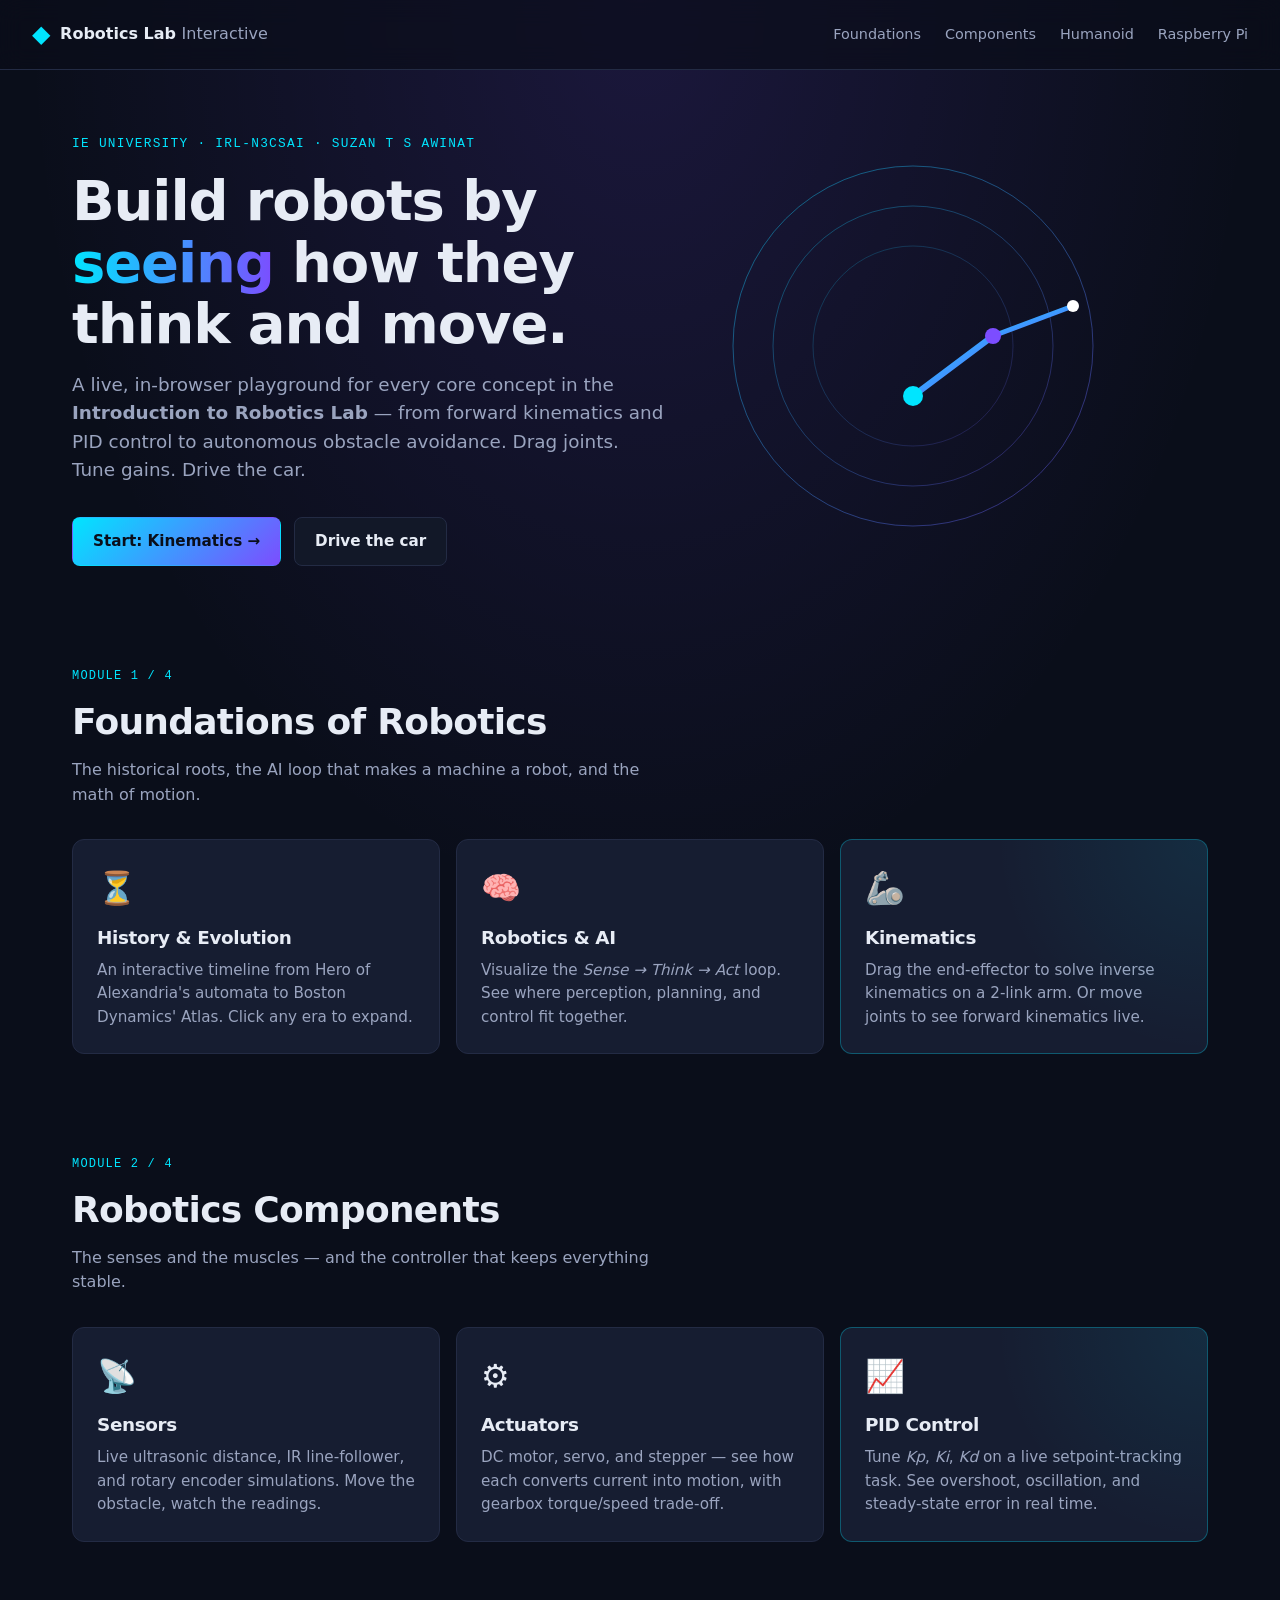
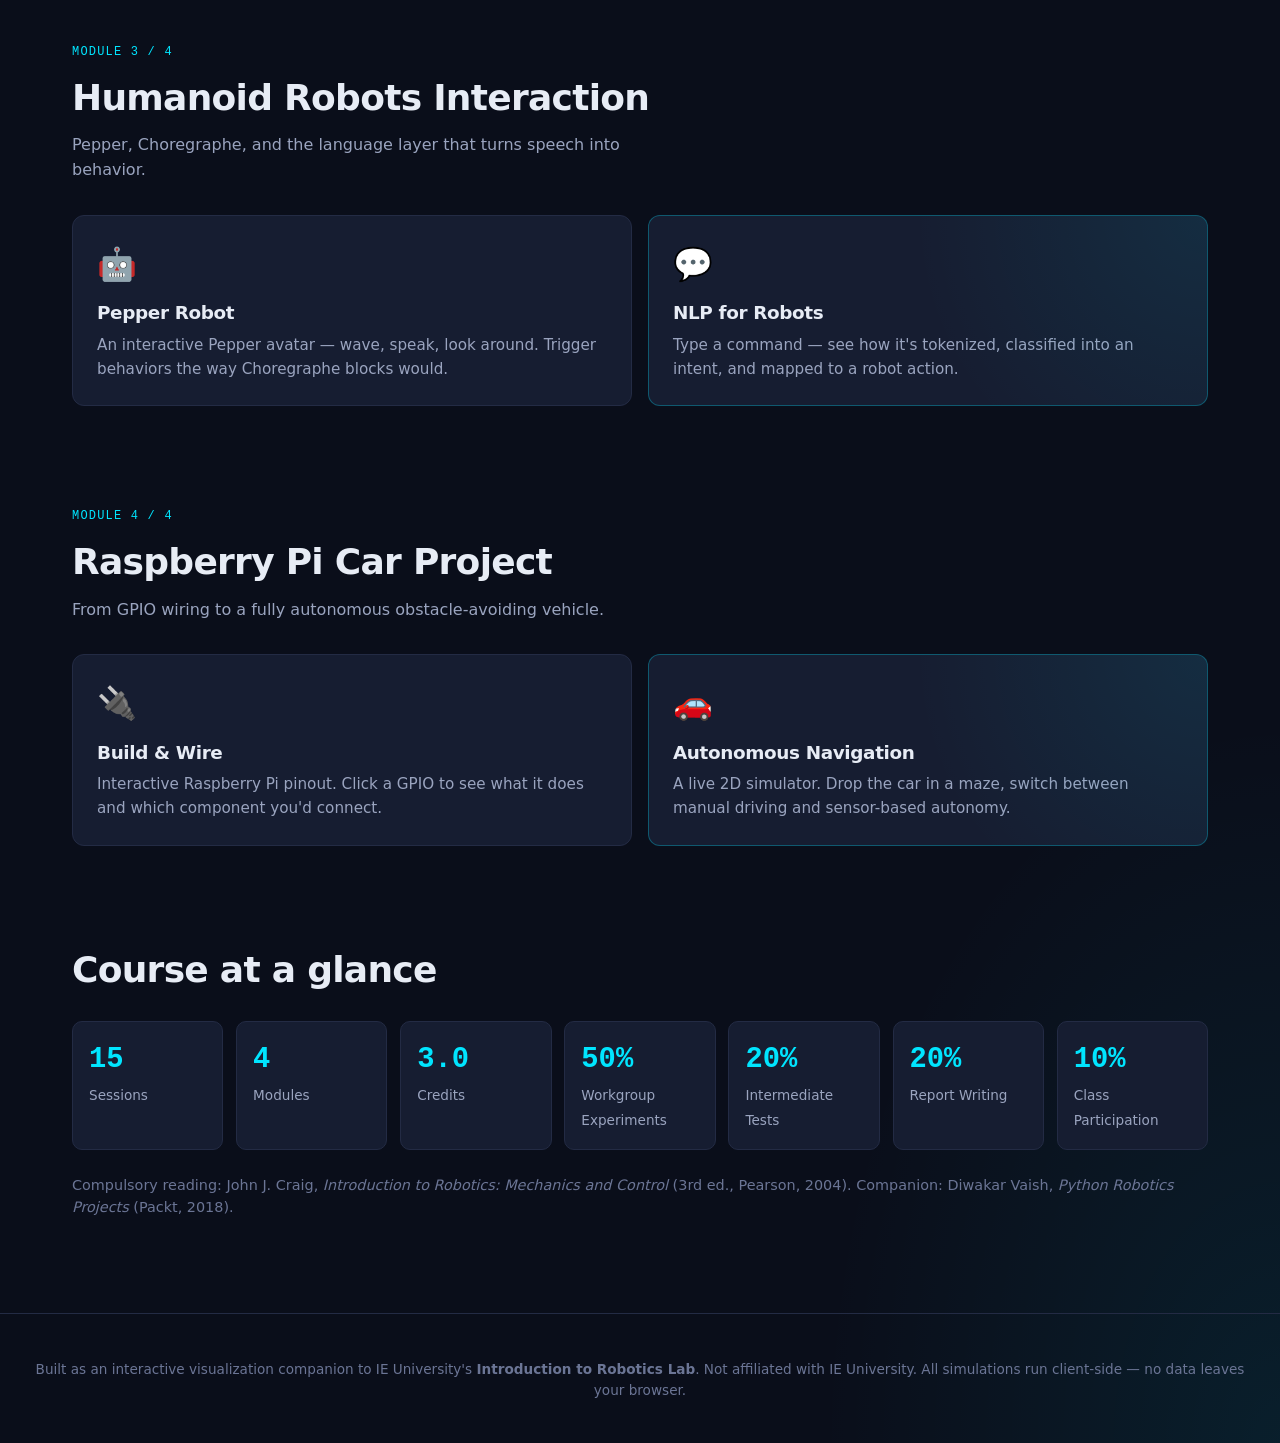
==== index.html @ da9476f1 "Build interactive Robotics Lab site for GitHub Pages Multi-page static site visualizing every core c" ====
<!doctype html>
<html lang="en">
<head>
<meta charset="utf-8" />
<meta name="viewport" content="width=device-width,initial-scale=1" />
<title>Introduction to Robotics Lab — Interactive Visualization</title>
<meta name="description" content="Interactive companion to IE University's Introduction to Robotics Lab. Visualize kinematics, sensors, control systems, NLP, and autonomous navigation." />
<link rel="stylesheet" href="css/main.css" />
</head>
<body>
<header class="site-header">
  <a class="brand" href="index.html">
    <span class="logo">◆</span>
    <span class="brand-text">Robotics Lab <em>Interactive</em></span>
  </a>
  <nav class="site-nav">
    <a href="#m1">Foundations</a>
    <a href="#m2">Components</a>
    <a href="#m3">Humanoid</a>
    <a href="#m4">Raspberry Pi</a>
  </nav>
</header>

<main>
<section class="hero">
  <div class="hero-text">
    <p class="eyebrow">IE University · IRL-N3CSAI · Suzan T S Awinat</p>
    <h1>Build robots by <em>seeing</em> how they think and move.</h1>
    <p class="lede">A live, in-browser playground for every core concept in the <strong>Introduction to Robotics Lab</strong> — from forward kinematics and PID control to autonomous obstacle avoidance. Drag joints. Tune gains. Drive the car.</p>
    <div class="cta-row">
      <a href="pages/kinematics.html" class="btn primary">Start: Kinematics →</a>
      <a href="pages/autonomous.html" class="btn ghost">Drive the car</a>
    </div>
  </div>
  <div class="hero-art" aria-hidden="true">
    <svg viewBox="0 0 400 400">
      <defs>
        <linearGradient id="g1" x1="0" x2="1" y1="0" y2="1">
          <stop offset="0" stop-color="#00e5ff"/>
          <stop offset="1" stop-color="#7c4dff"/>
        </linearGradient>
      </defs>
      <circle cx="200" cy="200" r="180" fill="none" stroke="url(#g1)" stroke-width="1" opacity="0.4"/>
      <circle cx="200" cy="200" r="140" fill="none" stroke="url(#g1)" stroke-width="1" opacity="0.3"/>
      <circle cx="200" cy="200" r="100" fill="none" stroke="url(#g1)" stroke-width="1" opacity="0.2"/>
      <g id="armAnim" transform="translate(200 250)">
        <line x1="0" y1="0" x2="80" y2="-60" stroke="url(#g1)" stroke-width="6" stroke-linecap="round"/>
        <line x1="80" y1="-60" x2="160" y2="-90" stroke="url(#g1)" stroke-width="5" stroke-linecap="round"/>
        <circle cx="0" cy="0" r="10" fill="#00e5ff"/>
        <circle cx="80" cy="-60" r="8" fill="#7c4dff"/>
        <circle cx="160" cy="-90" r="6" fill="#fff"/>
      </g>
    </svg>
  </div>
</section>

<section class="module" id="m1">
  <header class="module-head">
    <span class="module-tag">Module 1 / 4</span>
    <h2>Foundations of Robotics</h2>
    <p>The historical roots, the AI loop that makes a machine a robot, and the math of motion.</p>
  </header>
  <div class="grid">
    <a class="card" href="pages/history.html">
      <span class="ic">⏳</span>
      <h3>History &amp; Evolution</h3>
      <p>An interactive timeline from Hero of Alexandria's automata to Boston Dynamics' Atlas. Click any era to expand.</p>
    </a>
    <a class="card" href="pages/ai.html">
      <span class="ic">🧠</span>
      <h3>Robotics &amp; AI</h3>
      <p>Visualize the <em>Sense → Think → Act</em> loop. See where perception, planning, and control fit together.</p>
    </a>
    <a class="card highlight" href="pages/kinematics.html">
      <span class="ic">🦾</span>
      <h3>Kinematics</h3>
      <p>Drag the end-effector to solve inverse kinematics on a 2-link arm. Or move joints to see forward kinematics live.</p>
    </a>
  </div>
</section>

<section class="module" id="m2">
  <header class="module-head">
    <span class="module-tag">Module 2 / 4</span>
    <h2>Robotics Components</h2>
    <p>The senses and the muscles — and the controller that keeps everything stable.</p>
  </header>
  <div class="grid">
    <a class="card" href="pages/sensors.html">
      <span class="ic">📡</span>
      <h3>Sensors</h3>
      <p>Live ultrasonic distance, IR line-follower, and rotary encoder simulations. Move the obstacle, watch the readings.</p>
    </a>
    <a class="card" href="pages/actuators.html">
      <span class="ic">⚙️</span>
      <h3>Actuators</h3>
      <p>DC motor, servo, and stepper — see how each converts current into motion, with gearbox torque/speed trade-off.</p>
    </a>
    <a class="card highlight" href="pages/control.html">
      <span class="ic">📈</span>
      <h3>PID Control</h3>
      <p>Tune <em>Kp</em>, <em>Ki</em>, <em>Kd</em> on a live setpoint-tracking task. See overshoot, oscillation, and steady-state error in real time.</p>
    </a>
  </div>
</section>

<section class="module" id="m3">
  <header class="module-head">
    <span class="module-tag">Module 3 / 4</span>
    <h2>Humanoid Robots Interaction</h2>
    <p>Pepper, Choregraphe, and the language layer that turns speech into behavior.</p>
  </header>
  <div class="grid">
    <a class="card" href="pages/pepper.html">
      <span class="ic">🤖</span>
      <h3>Pepper Robot</h3>
      <p>An interactive Pepper avatar — wave, speak, look around. Trigger behaviors the way Choregraphe blocks would.</p>
    </a>
    <a class="card highlight" href="pages/nlp.html">
      <span class="ic">💬</span>
      <h3>NLP for Robots</h3>
      <p>Type a command — see how it's tokenized, classified into an intent, and mapped to a robot action.</p>
    </a>
  </div>
</section>

<section class="module" id="m4">
  <header class="module-head">
    <span class="module-tag">Module 4 / 4</span>
    <h2>Raspberry Pi Car Project</h2>
    <p>From GPIO wiring to a fully autonomous obstacle-avoiding vehicle.</p>
  </header>
  <div class="grid">
    <a class="card" href="pages/raspi-car.html">
      <span class="ic">🔌</span>
      <h3>Build &amp; Wire</h3>
      <p>Interactive Raspberry Pi pinout. Click a GPIO to see what it does and which component you'd connect.</p>
    </a>
    <a class="card highlight" href="pages/autonomous.html">
      <span class="ic">🚗</span>
      <h3>Autonomous Navigation</h3>
      <p>A live 2D simulator. Drop the car in a maze, switch between manual driving and sensor-based autonomy.</p>
    </a>
  </div>
</section>

<section class="summary">
  <h2>Course at a glance</h2>
  <div class="syllabus">
    <div><strong>15</strong><span>Sessions</span></div>
    <div><strong>4</strong><span>Modules</span></div>
    <div><strong>3.0</strong><span>Credits</span></div>
    <div><strong>50%</strong><span>Workgroup Experiments</span></div>
    <div><strong>20%</strong><span>Intermediate Tests</span></div>
    <div><strong>20%</strong><span>Report Writing</span></div>
    <div><strong>10%</strong><span>Class Participation</span></div>
  </div>
  <p class="bib">Compulsory reading: John J. Craig, <em>Introduction to Robotics: Mechanics and Control</em> (3rd ed., Pearson, 2004). Companion: Diwakar Vaish, <em>Python Robotics Projects</em> (Packt, 2018).</p>
</section>
</main>

<footer class="site-footer">
  <p>Built as an interactive visualization companion to IE University's <strong>Introduction to Robotics Lab</strong>. Not affiliated with IE University. All simulations run client-side — no data leaves your browser.</p>
</footer>
</body>
</html>
---- css/main.css ----
/* ============ Robotics Lab Interactive — global styles ============ */
:root {
  --bg: #0a0e1a;
  --bg-elev: #121828;
  --bg-card: #161d31;
  --border: #232b44;
  --text: #e7ecf5;
  --text-dim: #9aa4bf;
  --text-mute: #6b7595;
  --accent: #00e5ff;
  --accent-2: #7c4dff;
  --accent-3: #ff4d8d;
  --good: #4ade80;
  --warn: #fbbf24;
  --bad: #f87171;
  --mono: ui-monospace, "JetBrains Mono", "Fira Code", "Cascadia Code", Consolas, monospace;
  --sans: "Inter", system-ui, -apple-system, "Segoe UI", Roboto, sans-serif;
}

* { box-sizing: border-box; }

html, body {
  margin: 0;
  padding: 0;
  background: var(--bg);
  color: var(--text);
  font-family: var(--sans);
  font-size: 16px;
  line-height: 1.55;
  -webkit-font-smoothing: antialiased;
}

body {
  background:
    radial-gradient(ellipse 80% 50% at 50% 0%, rgba(124,77,255,0.15), transparent 60%),
    radial-gradient(ellipse 60% 40% at 100% 100%, rgba(0,229,255,0.08), transparent 60%),
    var(--bg);
  min-height: 100vh;
}

a { color: var(--accent); text-decoration: none; }
a:hover { color: var(--accent-2); }

h1, h2, h3 { letter-spacing: -0.02em; }
h1 { font-size: clamp(2rem, 5vw, 3.5rem); line-height: 1.1; margin: 0 0 1rem; }
h1 em { font-style: normal; background: linear-gradient(90deg, var(--accent), var(--accent-2)); -webkit-background-clip: text; background-clip: text; color: transparent; }
h2 { font-size: clamp(1.5rem, 3vw, 2.25rem); margin: 0 0 0.5rem; }
h3 { font-size: 1.15rem; margin: 0 0 0.4rem; }

/* ============ Header ============ */
.site-header {
  display: flex; align-items: center; justify-content: space-between;
  padding: 1rem 2rem; border-bottom: 1px solid var(--border);
  position: sticky; top: 0; z-index: 50;
  backdrop-filter: blur(12px);
  background: rgba(10,14,26,0.7);
}
.brand { display: inline-flex; align-items: center; gap: 0.6rem; font-weight: 700; color: var(--text); }
.brand .logo { color: var(--accent); font-size: 1.5rem; }
.brand-text em { font-style: normal; color: var(--text-dim); font-weight: 400; }
.site-nav { display: flex; gap: 1.5rem; }
.site-nav a { color: var(--text-dim); font-size: 0.9rem; }
.site-nav a:hover { color: var(--text); }

/* ============ Hero ============ */
.hero {
  display: grid; grid-template-columns: 1.2fr 1fr; gap: 3rem;
  max-width: 1200px; margin: 0 auto; padding: 4rem 2rem 3rem;
  align-items: center;
}
.eyebrow { color: var(--accent); font-family: var(--mono); font-size: 0.8rem; letter-spacing: 0.1em; text-transform: uppercase; margin: 0 0 1rem; }
.lede { font-size: 1.15rem; color: var(--text-dim); max-width: 56ch; margin: 0 0 2rem; }
.cta-row { display: flex; gap: 0.8rem; flex-wrap: wrap; }
.btn {
  display: inline-flex; align-items: center; gap: 0.4rem;
  padding: 0.75rem 1.25rem; border-radius: 8px;
  font-weight: 600; font-size: 0.95rem;
  border: 1px solid transparent;
  transition: transform .15s ease, background .15s ease, border-color .15s ease;
}
.btn:hover { transform: translateY(-1px); }
.btn.primary { background: linear-gradient(135deg, var(--accent), var(--accent-2)); color: #0a0e1a; }
.btn.primary:hover { color: #0a0e1a; }
.btn.ghost { border-color: var(--border); color: var(--text); background: var(--bg-elev); }
.btn.ghost:hover { border-color: var(--accent); color: var(--accent); }
.hero-art svg { width: 100%; max-width: 400px; animation: float 6s ease-in-out infinite; }
@keyframes float { 0%,100% { transform: translateY(0); } 50% { transform: translateY(-12px); } }

/* ============ Modules / Cards ============ */
.module { max-width: 1200px; margin: 0 auto; padding: 3rem 2rem; }
.module-head { margin-bottom: 2rem; }
.module-tag { display: inline-block; font-family: var(--mono); font-size: 0.75rem; color: var(--accent); letter-spacing: 0.1em; text-transform: uppercase; margin-bottom: 0.5rem; }
.module-head p { color: var(--text-dim); max-width: 60ch; margin: 0.4rem 0 0; }

.grid {
  display: grid; gap: 1rem;
  grid-template-columns: repeat(auto-fit, minmax(280px, 1fr));
}
.card {
  display: block; padding: 1.5rem;
  background: var(--bg-card); border: 1px solid var(--border);
  border-radius: 12px; color: var(--text);
  transition: transform .15s ease, border-color .15s ease, background .15s ease;
  position: relative; overflow: hidden;
}
.card:hover { transform: translateY(-3px); border-color: var(--accent); color: var(--text); }
.card .ic { font-size: 2rem; display: block; margin-bottom: 0.6rem; }
.card h3 { color: var(--text); }
.card p { color: var(--text-dim); font-size: 0.95rem; margin: 0; }
.card.highlight { border-color: rgba(0,229,255,0.3); }
.card.highlight::after {
  content: ""; position: absolute; inset: 0;
  background: radial-gradient(circle at 100% 0%, rgba(0,229,255,0.08), transparent 50%);
  pointer-events: none;
}

/* ============ Summary section ============ */
.summary { max-width: 1200px; margin: 0 auto; padding: 3rem 2rem 5rem; }
.syllabus {
  display: grid; gap: 0.8rem;
  grid-template-columns: repeat(auto-fit, minmax(140px, 1fr));
  margin: 1.5rem 0;
}
.syllabus > div {
  padding: 1rem; background: var(--bg-card); border: 1px solid var(--border); border-radius: 10px;
}
.syllabus strong { font-size: 1.8rem; display: block; color: var(--accent); font-family: var(--mono); }
.syllabus span { color: var(--text-dim); font-size: 0.85rem; }
.bib { color: var(--text-mute); font-size: 0.9rem; }

/* ============ Footer ============ */
.site-footer { padding: 2rem; border-top: 1px solid var(--border); text-align: center; color: var(--text-mute); font-size: 0.85rem; }

/* ============ Sub-pages ============ */
.page-wrap { max-width: 1200px; margin: 0 auto; padding: 2rem; }
.crumb { color: var(--text-mute); font-size: 0.85rem; margin-bottom: 1rem; }
.crumb a { color: var(--text-dim); }
.crumb a:hover { color: var(--accent); }

.page-head { margin-bottom: 2rem; }
.page-head h1 { font-size: clamp(1.8rem, 4vw, 2.8rem); margin-bottom: 0.5rem; }
.page-head .sub { color: var(--text-dim); font-size: 1.1rem; max-width: 60ch; }

.lab {
  display: grid; gap: 1.5rem;
  grid-template-columns: 1fr;
  margin: 2rem 0;
}
@media (min-width: 900px) {
  .lab.split { grid-template-columns: 1.4fr 1fr; }
}

.viz {
  background: var(--bg-card); border: 1px solid var(--border); border-radius: 12px;
  padding: 1rem; min-height: 400px;
  display: flex; align-items: center; justify-content: center;
  position: relative;
}
.viz canvas { max-width: 100%; display: block; }
.viz svg { max-width: 100%; height: auto; }

.panel {
  background: var(--bg-card); border: 1px solid var(--border); border-radius: 12px;
  padding: 1.5rem;
}
.panel h3 { margin-top: 0; }
.panel + .panel { margin-top: 1rem; }

.control {
  display: grid; grid-template-columns: 110px 1fr 60px; gap: 0.6rem;
  align-items: center; margin: 0.6rem 0;
  font-size: 0.9rem;
}
.control label { color: var(--text-dim); font-family: var(--mono); font-size: 0.85rem; }
.control input[type=range] { width: 100%; accent-color: var(--accent); }
.control .val { font-family: var(--mono); color: var(--accent); text-align: right; font-size: 0.85rem; }

.readouts { display: grid; gap: 0.4rem; font-family: var(--mono); font-size: 0.85rem; }
.readouts div { display: flex; justify-content: space-between; padding: 0.3rem 0; border-bottom: 1px dashed var(--border); }
.readouts div:last-child { border: none; }
.readouts .k { color: var(--text-dim); }
.readouts .v { color: var(--accent); }

.btn-row { display: flex; gap: 0.5rem; flex-wrap: wrap; margin-top: 0.6rem; }
.btn-sm {
  padding: 0.45rem 0.9rem; background: var(--bg-elev); color: var(--text);
  border: 1px solid var(--border); border-radius: 6px; cursor: pointer;
  font-size: 0.85rem; font-family: var(--sans); transition: border-color .15s ease, color .15s ease;
}
.btn-sm:hover { border-color: var(--accent); color: var(--accent); }
.btn-sm.active { border-color: var(--accent); color: var(--accent); background: rgba(0,229,255,0.05); }

.tag { display: inline-block; font-family: var(--mono); font-size: 0.7rem; padding: 0.15rem 0.5rem; border-radius: 4px; background: rgba(0,229,255,0.1); color: var(--accent); margin-right: 0.3rem; }

.callout {
  background: linear-gradient(135deg, rgba(0,229,255,0.06), rgba(124,77,255,0.06));
  border-left: 3px solid var(--accent);
  padding: 1rem 1.2rem; border-radius: 4px; margin: 1.2rem 0;
}
.callout p:last-child { margin-bottom: 0; }
.callout strong { color: var(--accent); }

code, pre { font-family: var(--mono); background: var(--bg-elev); padding: 0.15rem 0.4rem; border-radius: 4px; font-size: 0.9em; }
pre { padding: 1rem; overflow-x: auto; }

/* ============ Timeline ============ */
.timeline {
  position: relative; padding-left: 2rem; margin: 2rem 0;
}
.timeline::before {
  content: ""; position: absolute; left: 0.7rem; top: 0; bottom: 0;
  width: 2px; background: linear-gradient(180deg, var(--accent), var(--accent-2));
}
.tl-item {
  position: relative; margin-bottom: 1.5rem;
  padding: 1rem 1.2rem; background: var(--bg-card); border: 1px solid var(--border); border-radius: 10px;
  cursor: pointer; transition: border-color .15s ease, transform .15s ease;
}
.tl-item::before {
  content: ""; position: absolute; left: -1.6rem; top: 1.3rem;
  width: 12px; height: 12px; border-radius: 50%;
  background: var(--accent); border: 3px solid var(--bg);
  box-shadow: 0 0 0 2px var(--accent);
}
.tl-item:hover { border-color: var(--accent); transform: translateX(4px); }
.tl-item .yr { font-family: var(--mono); color: var(--accent); font-size: 0.85rem; }
.tl-item h3 { margin: 0.2rem 0; }
.tl-item .det { display: none; color: var(--text-dim); margin-top: 0.6rem; font-size: 0.9rem; }
.tl-item.open .det { display: block; }

/* ============ Chat (NLP/Pepper) ============ */
.chat { display: flex; flex-direction: column; height: 480px; }
.chat-log {
  flex: 1; overflow-y: auto; padding: 1rem;
  background: var(--bg); border-radius: 8px; border: 1px solid var(--border);
  font-size: 0.95rem;
}
.chat-log .msg { margin-bottom: 0.8rem; }
.chat-log .msg.user { text-align: right; }
.chat-log .bubble {
  display: inline-block; max-width: 80%; padding: 0.6rem 0.9rem;
  border-radius: 12px; background: var(--bg-elev); color: var(--text);
}
.chat-log .msg.user .bubble { background: linear-gradient(135deg, var(--accent), var(--accent-2)); color: #0a0e1a; }
.chat-log .meta { font-size: 0.75rem; color: var(--text-mute); margin-top: 0.2rem; font-family: var(--mono); }
.chat-input { display: flex; gap: 0.5rem; margin-top: 0.8rem; }
.chat-input input {
  flex: 1; padding: 0.7rem 1rem; border-radius: 8px;
  background: var(--bg-elev); border: 1px solid var(--border); color: var(--text); font-size: 0.95rem;
  font-family: var(--sans);
}
.chat-input input:focus { outline: none; border-color: var(--accent); }
.chat-input button {
  padding: 0.7rem 1.2rem; border-radius: 8px;
  background: linear-gradient(135deg, var(--accent), var(--accent-2)); color: #0a0e1a;
  border: none; font-weight: 600; cursor: pointer;
}

/* ============ GPIO pinout ============ */
.pi-board {
  display: grid; grid-template-columns: 1fr 1fr; gap: 0.3rem;
  background: #1a4d2e; padding: 1.5rem; border-radius: 12px; border: 2px solid #0d3818;
  max-width: 520px; margin: 0 auto;
}
.pin {
  display: flex; align-items: center; gap: 0.4rem; padding: 0.35rem 0.5rem;
  background: var(--bg-card); border-radius: 4px; cursor: pointer; font-size: 0.75rem;
  border: 1px solid transparent; transition: border-color .15s ease;
  font-family: var(--mono);
}
.pin.right { flex-direction: row-reverse; }
.pin:hover { border-color: var(--accent); }
.pin.selected { border-color: var(--accent); background: rgba(0,229,255,0.1); }
.pin .num { width: 1.5rem; text-align: center; color: var(--text-mute); }
.pin .lbl { flex: 1; color: var(--text); }
.pin.power-5v { background: #b91c1c; color: #fff; }
.pin.power-3v3 { background: #d97706; color: #fff; }
.pin.gnd { background: #1f2937; color: #94a3b8; }
.pin.gpio .lbl { color: var(--accent); }

@media (max-width: 700px) {
  .site-header { padding: 0.8rem 1rem; }
  .site-nav { gap: 0.8rem; font-size: 0.85rem; }
  .hero { grid-template-columns: 1fr; padding: 2rem 1rem; }
  .hero-art { display: none; }
  .module { padding: 2rem 1rem; }
  .page-wrap { padding: 1rem; }
  .control { grid-template-columns: 90px 1fr 50px; font-size: 0.8rem; }
}
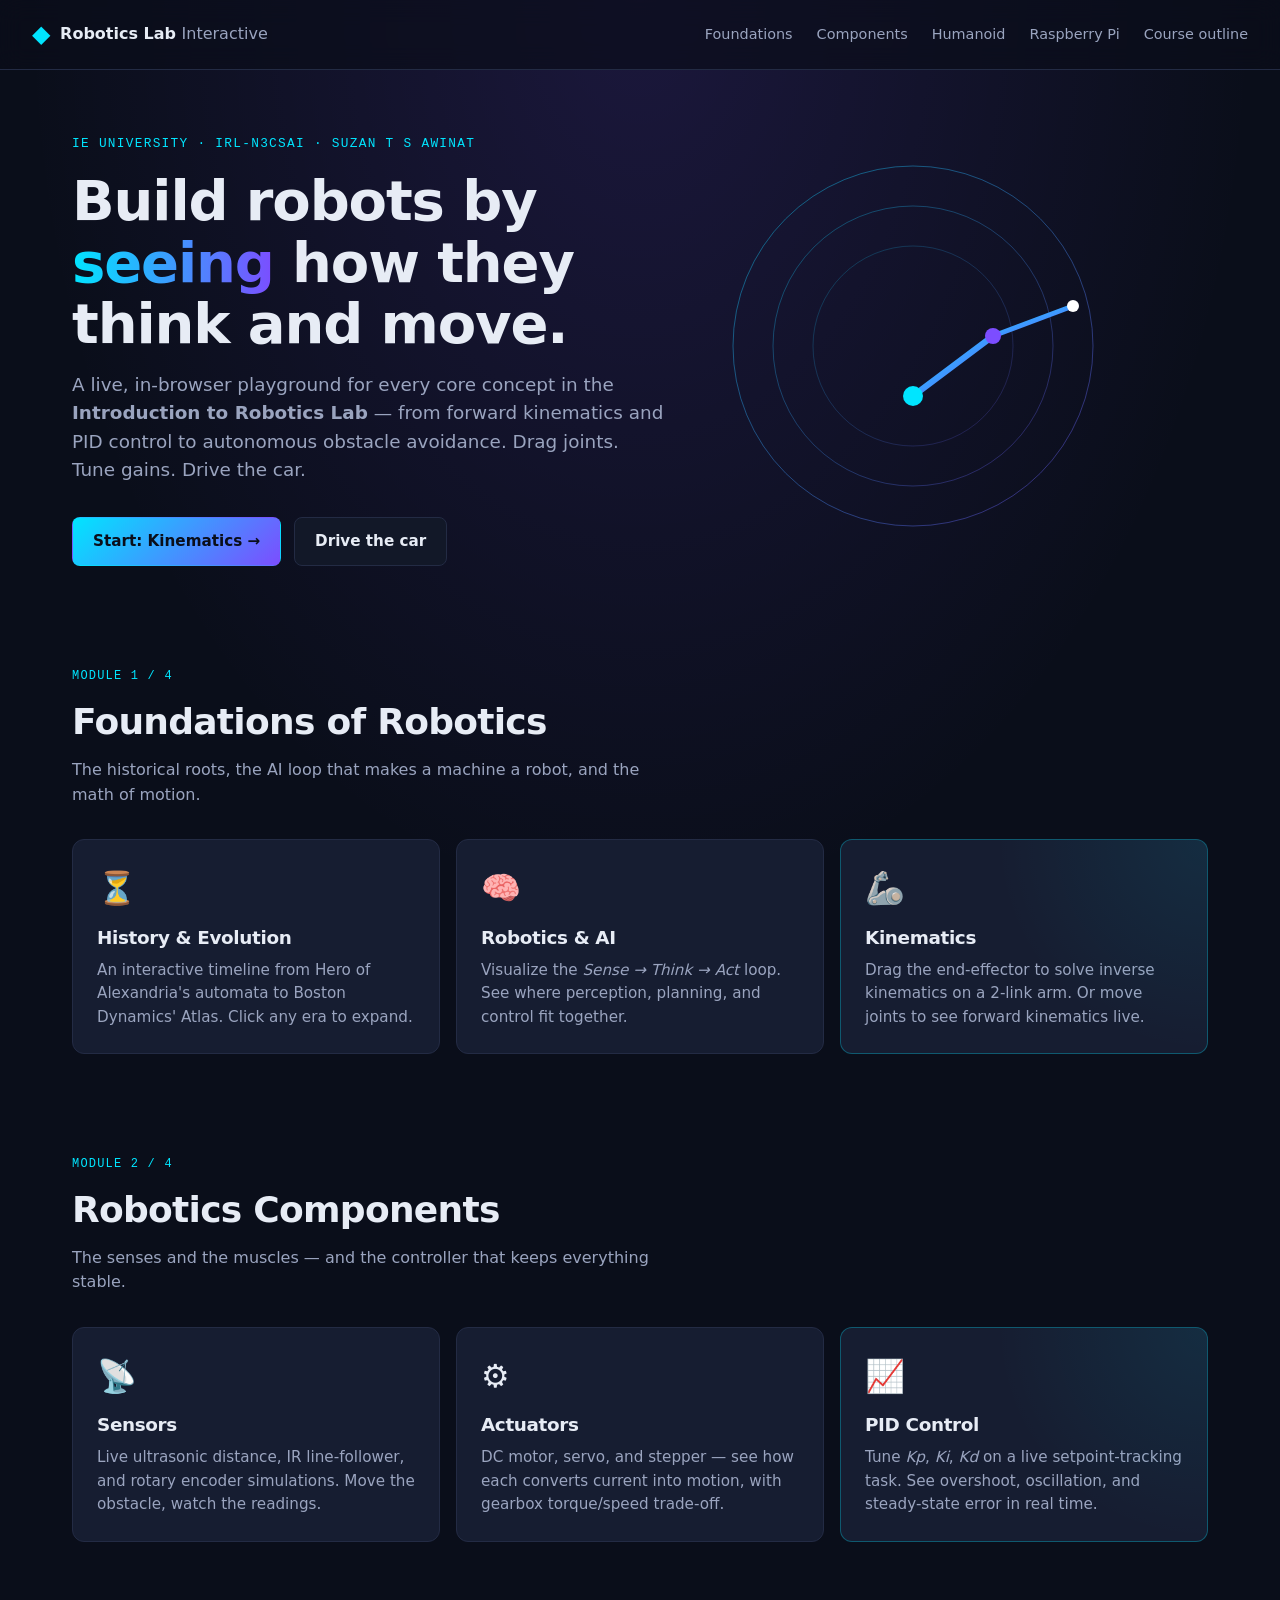
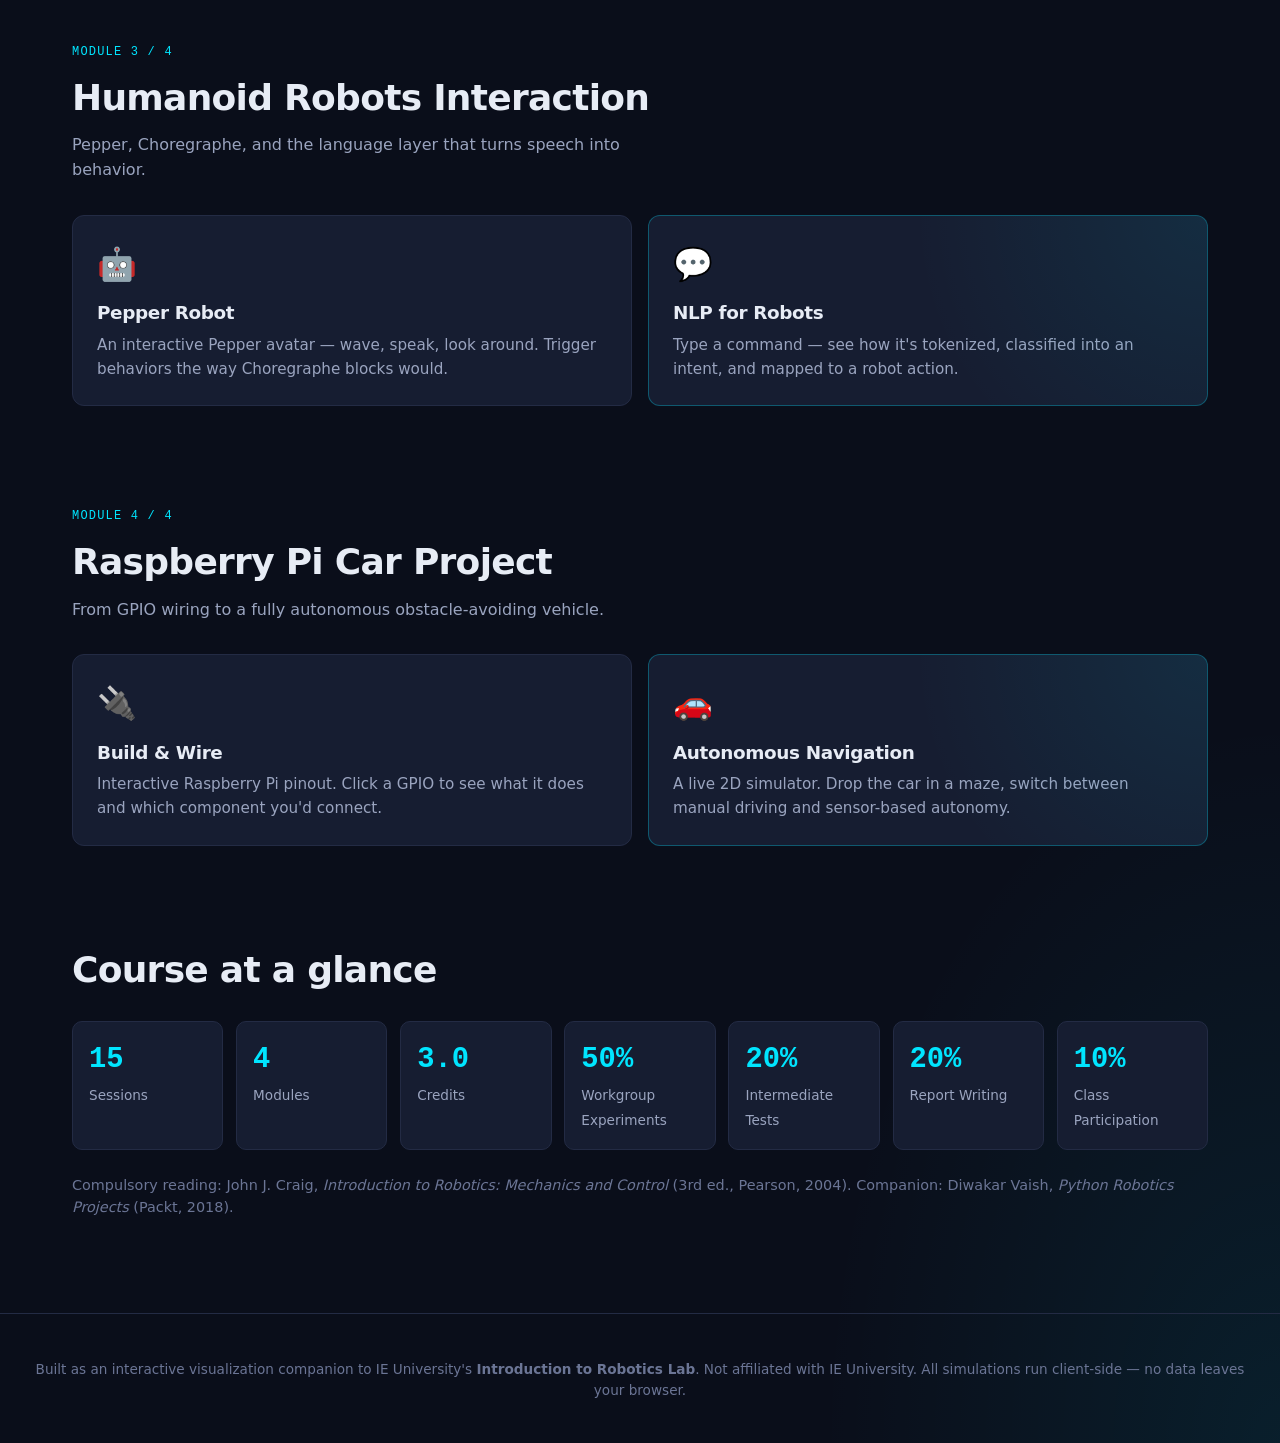
==== commit bbd156f7: "Add in-depth course-structure page (syllabus-driven)" ====
--- a/index.html
+++ b/index.html
@@ -18,6 +18,7 @@
     <a href="#m2">Components</a>
     <a href="#m3">Humanoid</a>
     <a href="#m4">Raspberry Pi</a>
+    <a href="course.html">Course outline</a>
   </nav>
 </header>
 
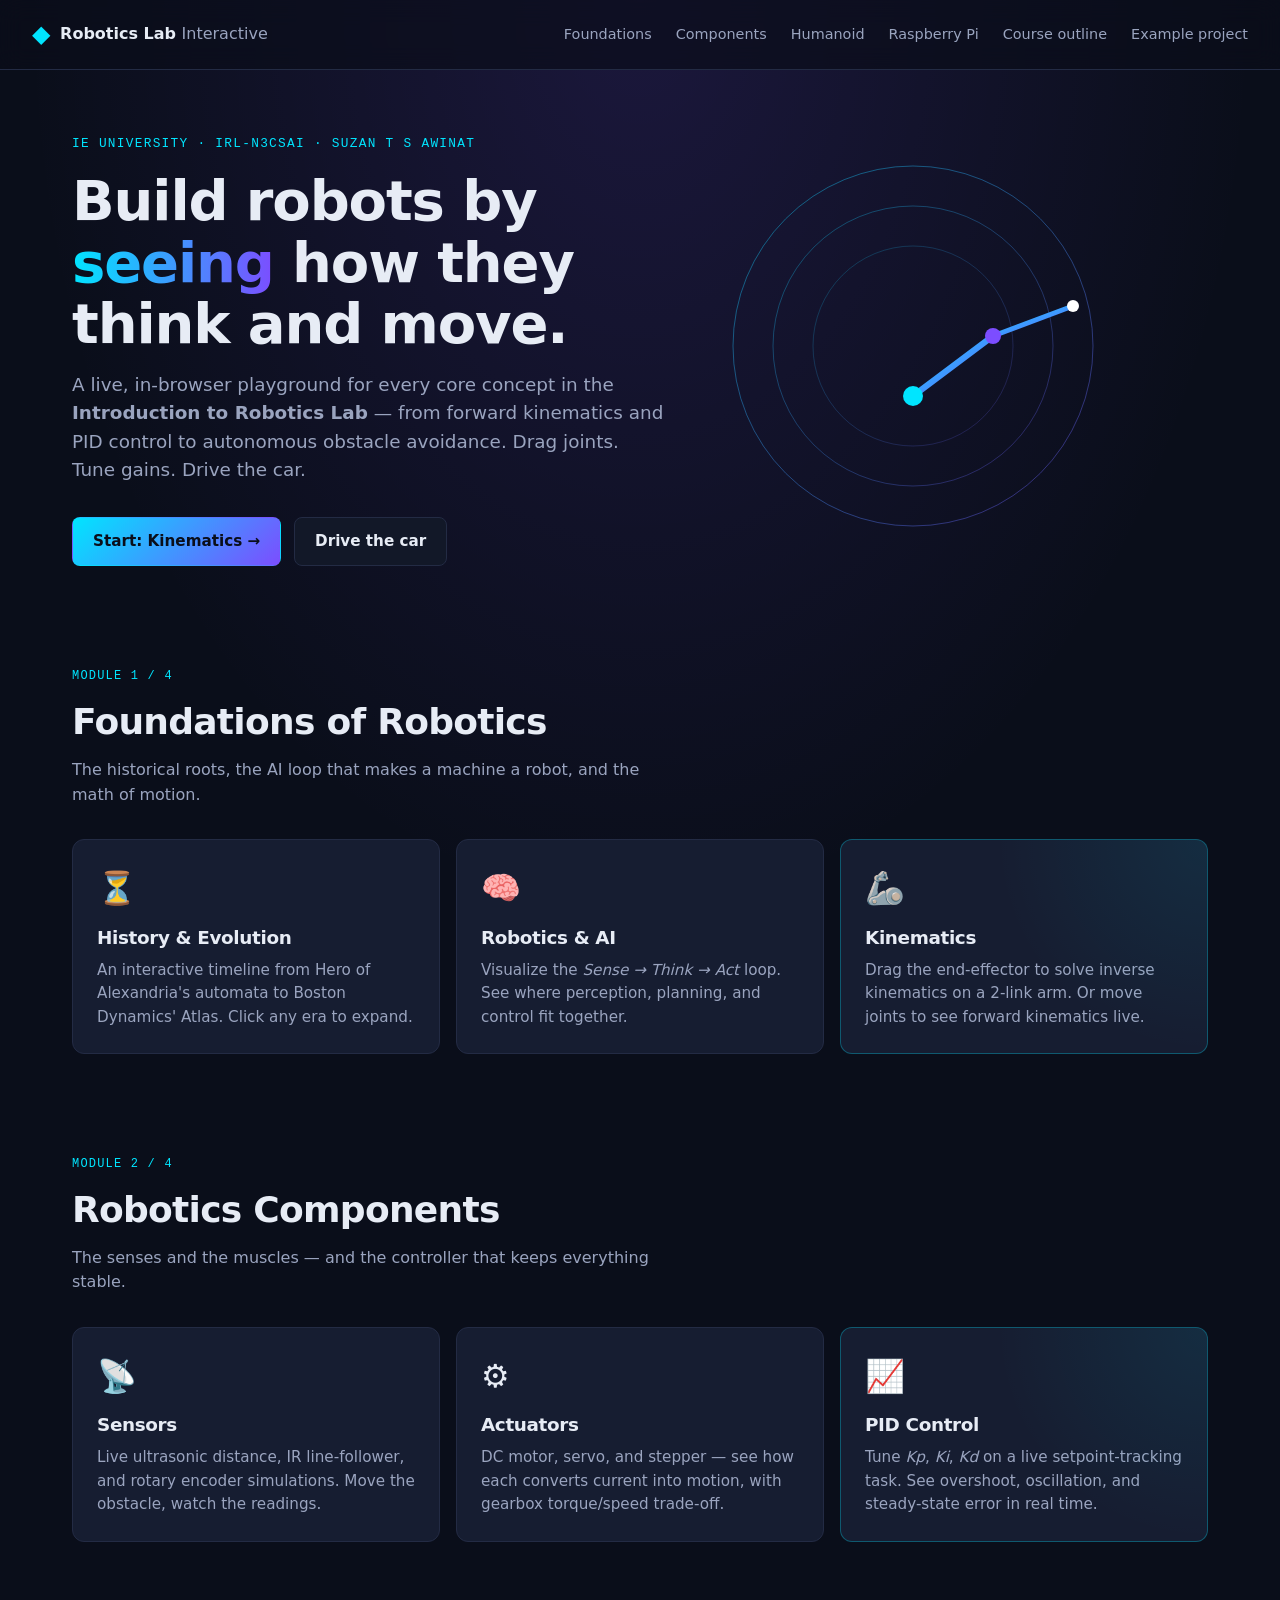
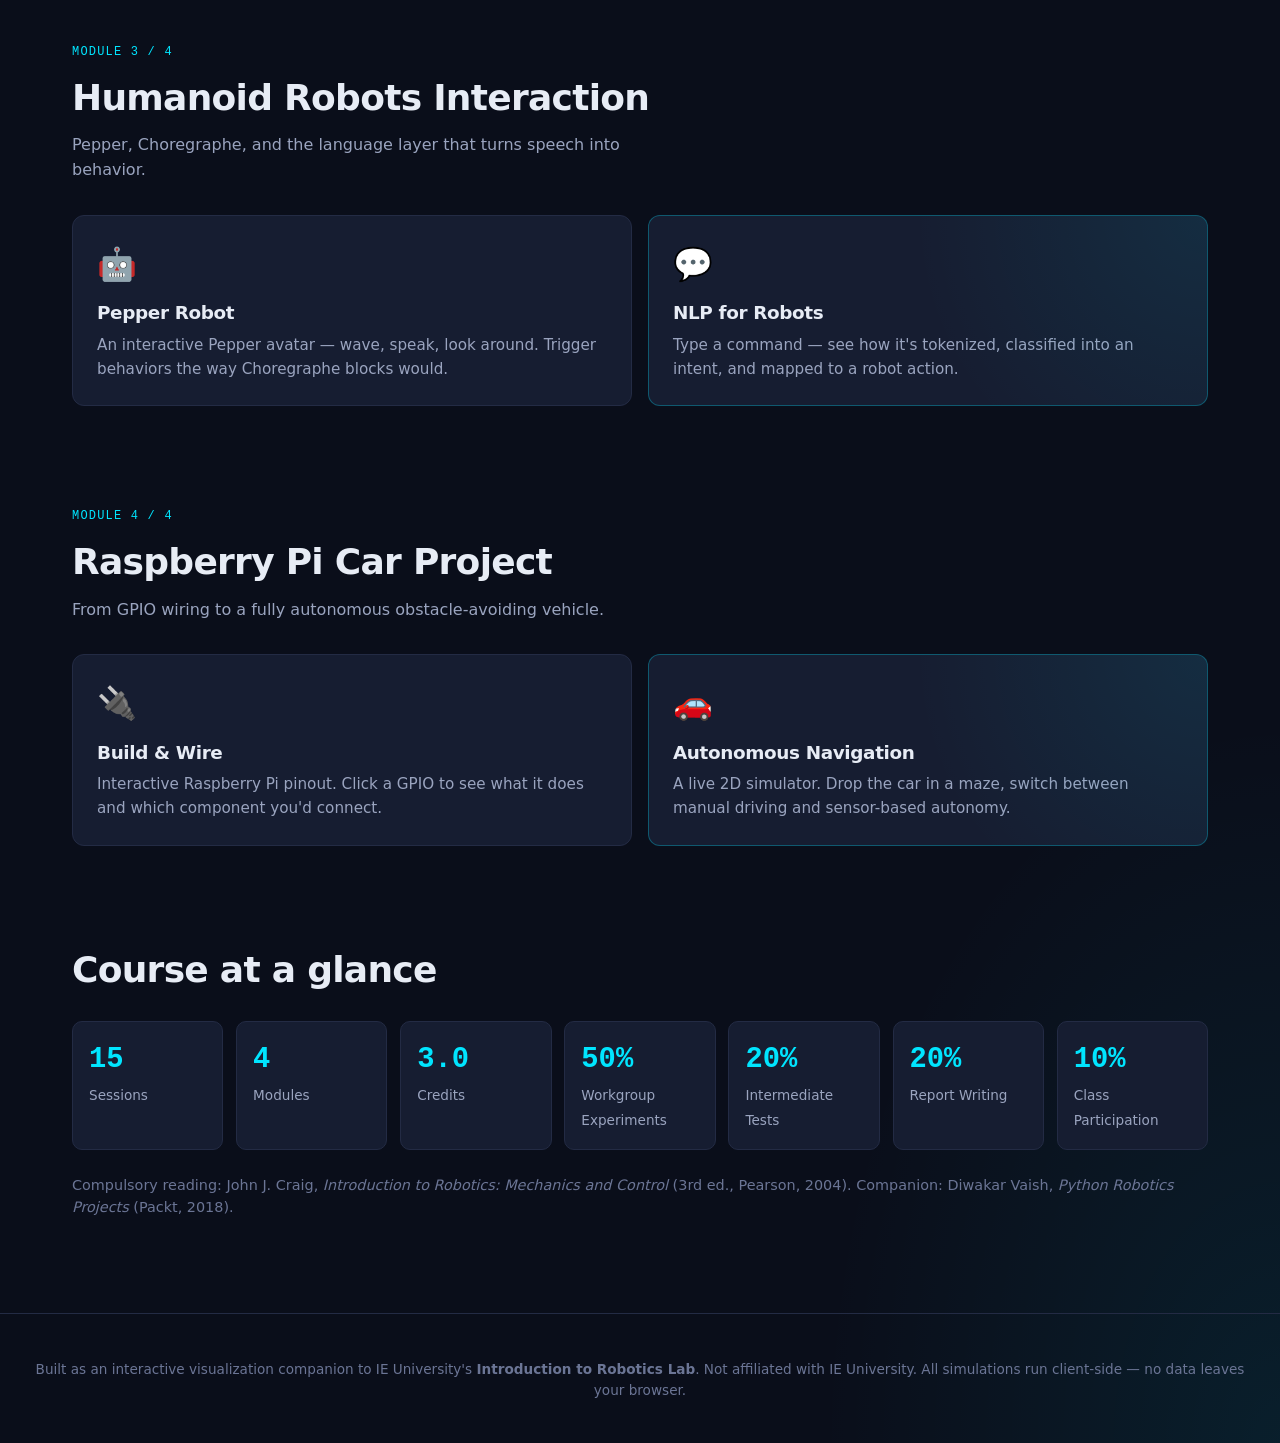
==== commit 9a12a4b5: "Add worked-example project page" ====
--- a/index.html
+++ b/index.html
@@ -19,6 +19,7 @@
     <a href="#m3">Humanoid</a>
     <a href="#m4">Raspberry Pi</a>
     <a href="course.html">Course outline</a>
+    <a href="./project.html">Example project</a>
   </nav>
 </header>
 
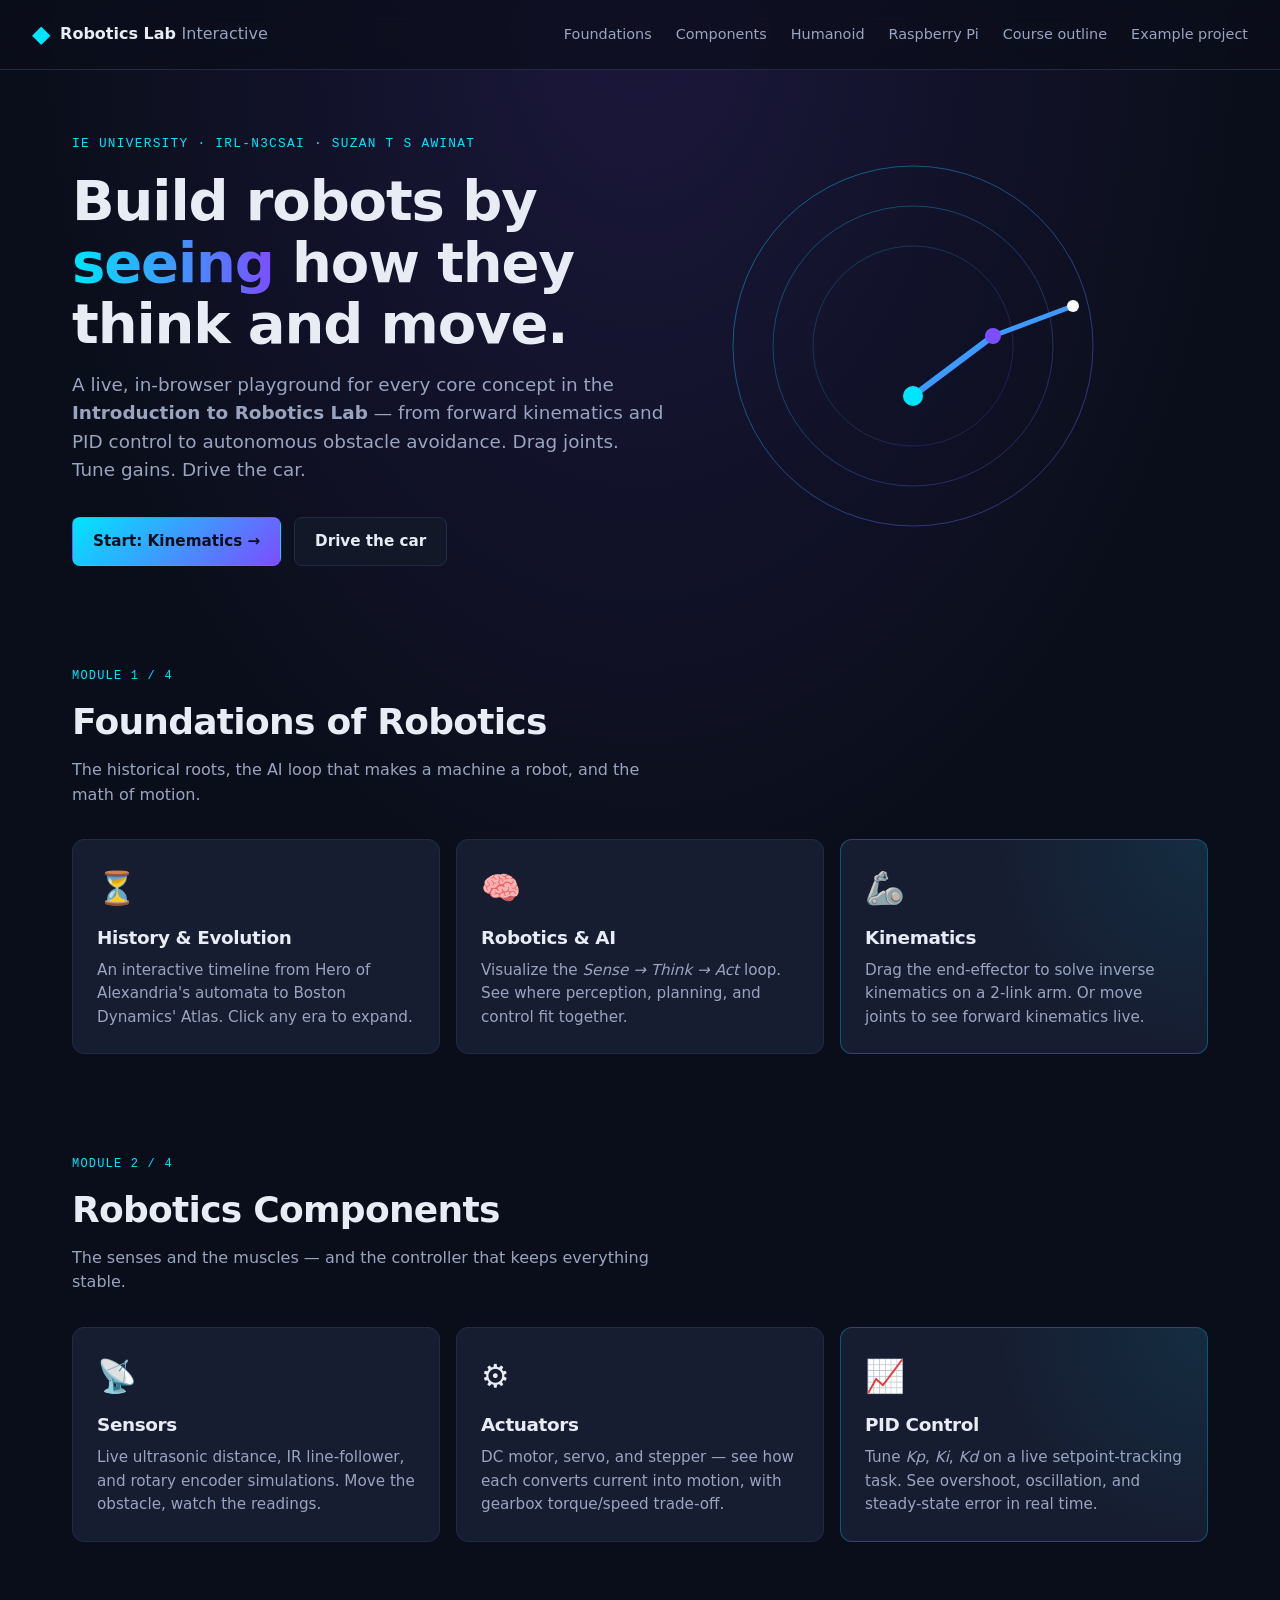
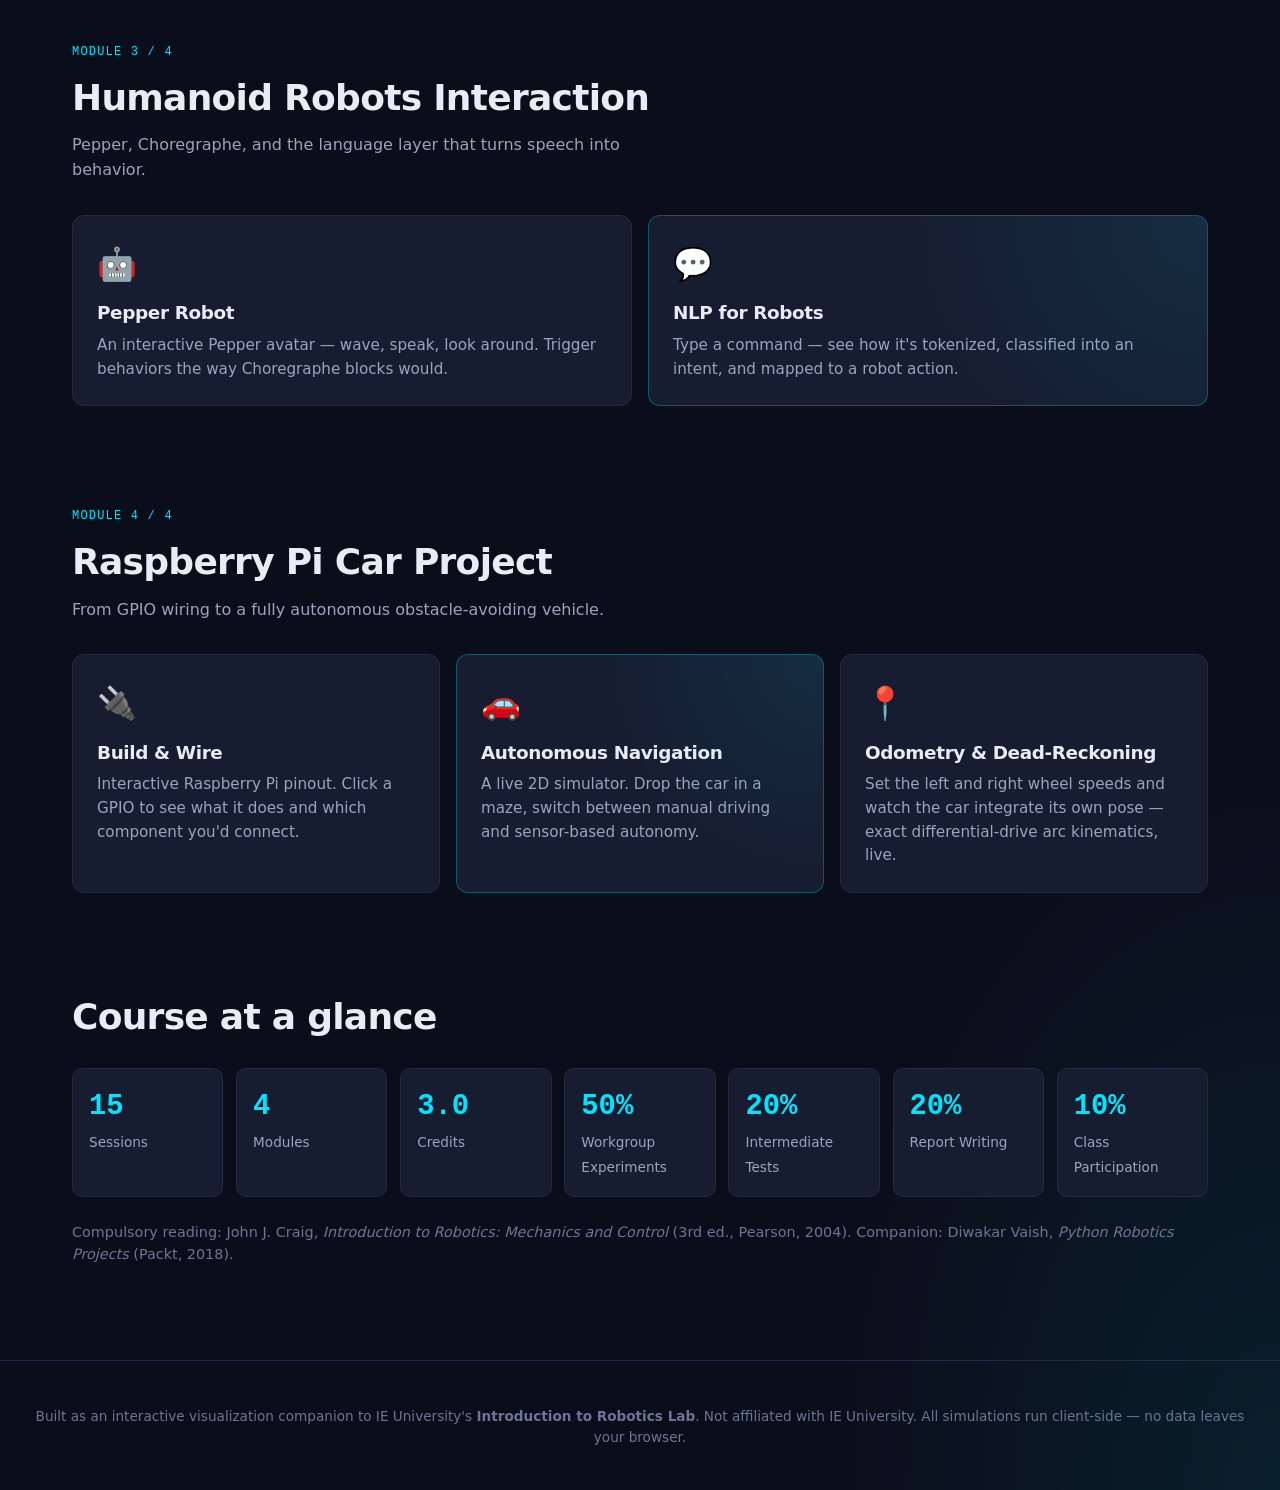
==== commit c9beed61: "Add interactive differential-drive odometry simulator (Module 4) New pages/odometry.html: live dead-" ====
--- a/index.html
+++ b/index.html
@@ -143,6 +143,11 @@
       <h3>Autonomous Navigation</h3>
       <p>A live 2D simulator. Drop the car in a maze, switch between manual driving and sensor-based autonomy.</p>
     </a>
+    <a class="card" href="pages/odometry.html">
+      <span class="ic">📍</span>
+      <h3>Odometry &amp; Dead-Reckoning</h3>
+      <p>Set the left and right wheel speeds and watch the car integrate its own pose — exact differential-drive arc kinematics, live.</p>
+    </a>
   </div>
 </section>
 
